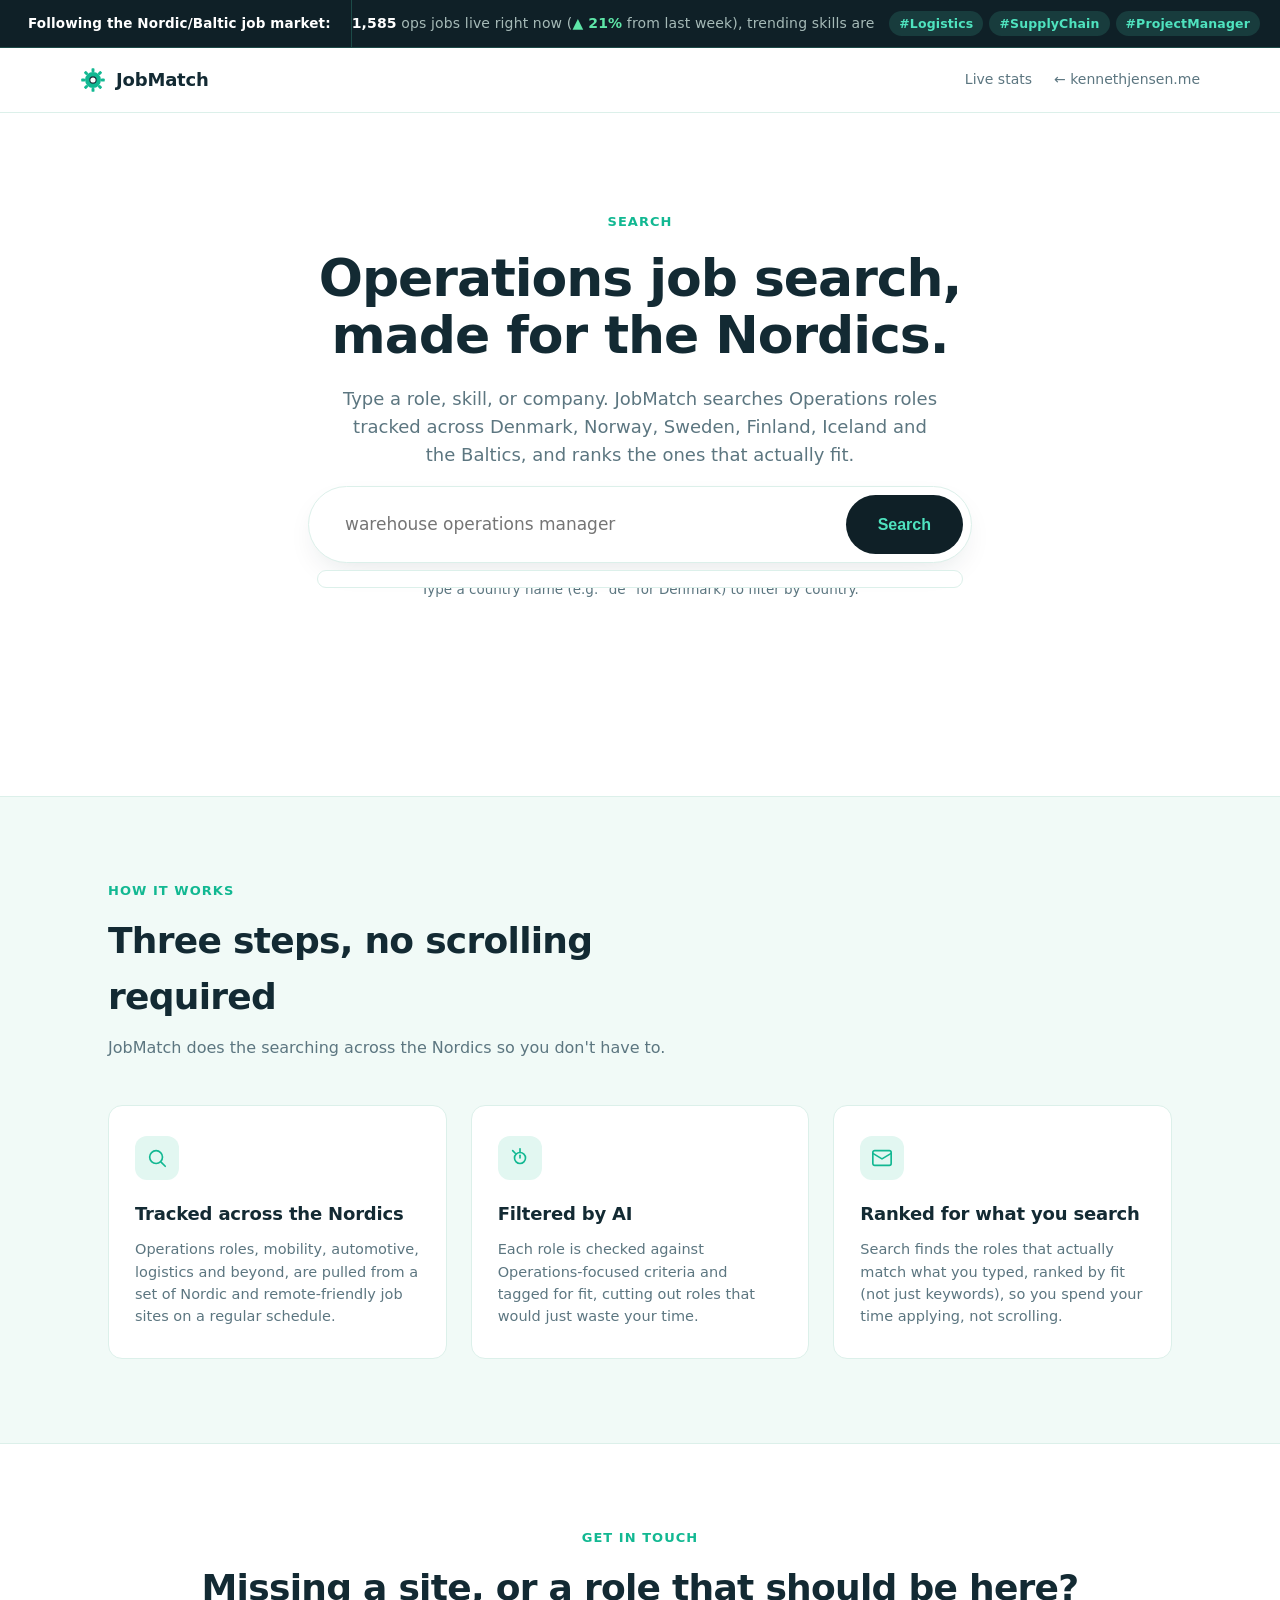
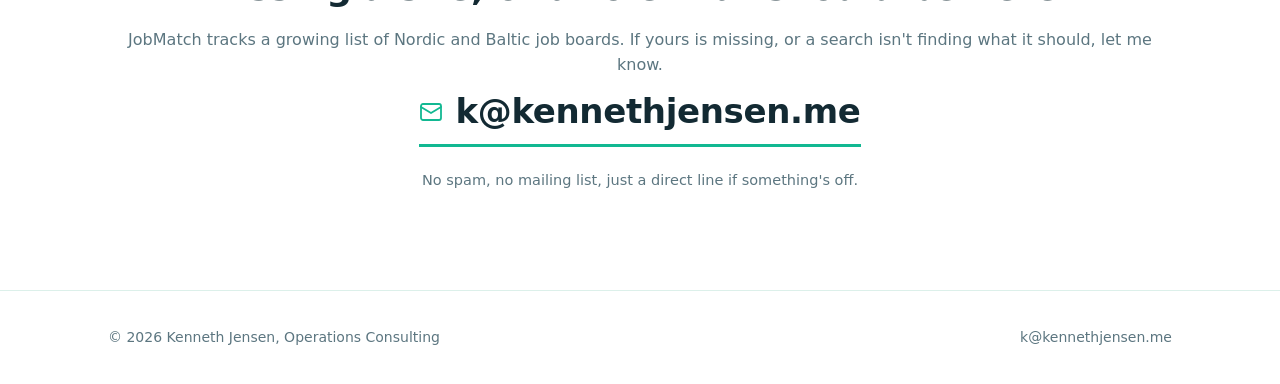
==== jobmatch/index.html @ b55657af "More mobile trimming: shorter ticker label, hide hero badges and JobMatch wordmark - Ticker's mobile" ====
<!doctype html>
<html lang="en">
<head>
<meta charset="utf-8">
<title>JobMatch, Nordic Operations job insights</title>
<meta name="description" content="Search Operations roles across domains, mobility, automotive, logistics and more, focused on the Nordics: free, AI-tagged, updated every two days.">
<meta name="viewport" content="width=device-width, initial-scale=1">
<!-- script-src/connect-src carry additions beyond every other page on this
     site, verified live which hosts/schemes are actually touched, not
     guessed — three surprises turned up testing this against the real
     policy, not just assumed from documentation:
       - https://cdn.jsdelivr.net — the @huggingface/transformers ES module
         and the ONNX Runtime Web loader/binary it pulls in.
       - https://huggingface.co and https://*.hf.co (connect-src) — model
         config/tokenizer come from the former; the model *weights* file
         specifically is served off Hugging Face's "Xet" large-file storage
         backend, via a redirect to a region-routed subdomain (observed
         live as us.aws.cdn.hf.co) — the exact subdomain depends on the
         requester's region, hence the wildcard rather than one hardcoded
         host.
       - 'blob:' (script-src) — ONNX Runtime Web builds its WASM backend as
         a Blob and dynamically imports that blob: URL as a module; without
         this, the whole pipeline fails with "no available backend found"
         even though every other resource loaded fine.
       - 'wasm-unsafe-eval' (script-src) — CSP3's required keyword for
         WebAssembly.instantiate(), which the same WASM backend needs to
         compile/run; without it, compilation is blocked even though the
         binary itself downloads fine.
       - https://jobmatch-worker.kennethj.workers.dev (connect-src) — added
         when search-term logging shipped: jobmatch.js now fires a
         fire-and-forget POST to the worker's /search/log after each search,
         so Kenneth can see what people are actually searching for versus
         what's already a Tag. Previously the worker was only ever reached
         via plain <a href> apply-link navigations (/go/<id>), which don't
         need connect-src at all.
     See DOCUMENTATION.md (jobmatch repo), "Public job search" for the full
     story. -->
<meta http-equiv="Content-Security-Policy" content="default-src 'self'; style-src 'self' 'unsafe-inline' https://fonts.googleapis.com; font-src https://fonts.gstatic.com; img-src 'self' data:; script-src 'self' 'wasm-unsafe-eval' blob: https://cdn.jsdelivr.net; connect-src 'self' https://cdn.jsdelivr.net https://huggingface.co https://*.hf.co https://jobmatch-worker.kennethj.workers.dev; base-uri 'self'; form-action 'self'; upgrade-insecure-requests">
<meta name="referrer" content="strict-origin-when-cross-origin">
<link rel="icon" type="image/svg+xml" href="data:image/svg+xml,%3Csvg xmlns='http://www.w3.org/2000/svg' viewBox='-62 -62 124 124'%3E%3Ccircle r='38' fill='%2312b892'/%3E%3Crect x='-7' y='-56' width='14' height='18' rx='4' fill='%2312b892'/%3E%3Crect x='-7' y='-56' width='14' height='18' rx='4' fill='%2312b892' transform='rotate(45)'/%3E%3Crect x='-7' y='-56' width='14' height='18' rx='4' fill='%2312b892' transform='rotate(90)'/%3E%3Crect x='-7' y='-56' width='14' height='18' rx='4' fill='%2312b892' transform='rotate(135)'/%3E%3Crect x='-7' y='-56' width='14' height='18' rx='4' fill='%2312b892' transform='rotate(180)'/%3E%3Crect x='-7' y='-56' width='14' height='18' rx='4' fill='%2312b892' transform='rotate(225)'/%3E%3Crect x='-7' y='-56' width='14' height='18' rx='4' fill='%2312b892' transform='rotate(270)'/%3E%3Crect x='-7' y='-56' width='14' height='18' rx='4' fill='%2312b892' transform='rotate(315)'/%3E%3Ccircle r='15' fill='%23ffffff' stroke='%23132a33' stroke-width='5'/%3E%3C/svg%3E">
<link rel="preconnect" href="https://fonts.googleapis.com">
<link rel="preconnect" href="https://fonts.gstatic.com" crossorigin>
<link href="https://fonts.googleapis.com/css2?family=Space+Grotesk:wght@600;700&family=Inter:wght@400;500;600;700;800&display=swap" rel="stylesheet">
<link rel="stylesheet" href="../assets/base.css">
<script src="../assets/framebust.js"></script>
<style>
  /* Page-specific only — tokens, resets, header/nav/eyebrow/h1/h2/section
     shells, buttons, contact-email and footer all live in
     ../assets/base.css now, shared with the root site and every other
     JobMatch page. */

  .hero{
    position:relative;overflow:hidden;
    padding:96px 0 88px;
  }
  .hero .wrap{
    max-width:720px;text-align:center;
  }
  .lede{margin-left:auto;margin-right:auto;}

  /* Search — the hero's one job, so it's sized and weighted to lead the
     page rather than share billing with the copy above it. */
  .search-form{
    display:flex;gap:12px;margin:0 0 16px;position:relative;
    padding:8px;background:#fff;border:1px solid var(--line);border-radius:999px;
    box-shadow:0 12px 32px -12px rgba(19,42,51,.14);
  }
  .search-field{
    flex:1;min-width:0;display:flex;align-items:center;flex-wrap:wrap;gap:6px;
    padding:0 4px 0 10px;
  }
  .search-input{
    flex:1;min-width:80px;padding:16px 12px;border:none;border-radius:999px;
    font:inherit;font-size:17px;color:var(--ink);background:transparent;
  }
  .search-input:focus{outline:none;}
  .search-form:focus-within{border-color:var(--accent);box-shadow:0 14px 36px -12px rgba(18,184,146,.28);}
  .search-submit{
    background:var(--cta-bg);color:var(--accent-light);border:none;padding:16px 32px;border-radius:999px;
    font-weight:700;font-size:16px;cursor:pointer;transition:opacity .15s;flex:none;
  }
  .search-submit:hover:not(:disabled){opacity:.85;}
  .search-submit:disabled{opacity:.6;cursor:default;}
  .search-hint{color:var(--ink-soft);font-size:13.5px;margin:0;}

  /* Country autocomplete tags — a country name typed in the search box
     (e.g. "de" for Denmark) becomes a removable, colour-coded pill that
     hard-filters results by Working Country, separate from the free-text
     query that still drives semantic ranking. Colors are inline styles
     (per-country, not a fixed CSS palette), set by jobmatch.js. */
  .country-tags-label{
    flex:none;font-size:13px;font-weight:700;color:var(--ink-soft);
    white-space:nowrap;padding-left:2px;
  }
  .country-tag{
    display:inline-flex;align-items:center;gap:5px;flex:none;
    padding:6px 8px 6px 12px;border-radius:999px;font-size:13px;font-weight:700;
    white-space:nowrap;
  }
  .country-tag button{
    border:none;background:none;cursor:pointer;color:inherit;opacity:.6;
    font-size:15px;line-height:1;padding:0 2px;font-family:inherit;
  }
  .country-tag button:hover{opacity:1;}
  .country-suggestions{
    position:absolute;top:calc(100% + 8px);left:8px;right:8px;
    background:#fff;border:1px solid var(--line);border-radius:16px;
    box-shadow:0 12px 32px -12px rgba(19,42,51,.18);
    padding:8px;z-index:10;display:flex;flex-wrap:wrap;gap:6px;
  }
  .country-suggestion{
    display:inline-flex;align-items:center;padding:7px 14px;border-radius:999px;
    font-size:13px;font-weight:700;cursor:pointer;border:none;font-family:inherit;
  }
  .country-suggestion:hover{opacity:.82;}

  /* Relevance divider — inserted into the job grid (spanning both/all
     columns) when there's a real drop-off in match quality, so a handful
     of weak matches padding out the result count doesn't read as equally
     confident as the top ones. Absent entirely when results decay smoothly
     (see jobmatch.js's findRelevanceDividerIndex()). */
  .results-divider{
    grid-column:1/-1;display:flex;align-items:center;gap:14px;
    margin:6px 0 2px;color:var(--ink-soft);font-size:12.5px;font-weight:700;
    text-transform:uppercase;letter-spacing:.06em;
  }
  .results-divider::before,.results-divider::after{content:'';flex:1;height:1px;background:var(--line);}

  #results{padding-top:24px;}
  #results-status{color:var(--ink-soft);font-size:15px;padding:8px 0 32px;}
  .results-count{color:var(--ink-soft);font-size:14px;margin:0 0 20px;}
  .job-grid{display:grid;grid-template-columns:repeat(auto-fill,minmax(300px,1fr));gap:18px;}
  .job-card{
    background:#fff;border:1px solid var(--line);border-radius:var(--radius);
    padding:22px;text-decoration:none;color:inherit;display:flex;flex-direction:column;
    transition:border-color .15s,transform .15s;
  }
  .job-card:hover{border-color:var(--accent);transform:translateY(-2px);}
  .job-card h3{font-size:16px;font-weight:700;margin:0 0 6px;letter-spacing:-0.01em;line-height:1.3;}
  .job-meta{color:var(--ink-soft);font-size:13.5px;margin:0 0 12px;}
  .job-meta span:not(:last-child)::after{content:" · ";}
  .job-tags{display:flex;flex-wrap:wrap;gap:6px;margin-top:auto;padding-top:10px;}
  .job-tag{
    background:var(--accent-soft);color:var(--accent);font-size:11.5px;font-weight:700;
    padding:3px 10px;border-radius:999px;
  }
  .job-salary{font-size:13px;color:var(--ink-soft);margin:0 0 4px;}
  .empty-state{text-align:center;padding:40px 0;color:var(--ink-soft);font-size:15px;}

  #how{background:var(--bg-alt);border-top:1px solid var(--line);border-bottom:1px solid var(--line);}
  .how-grid{display:grid;grid-template-columns:repeat(3,1fr);gap:24px;}
  .how-card{
    background:#fff;border:1px solid var(--line);border-radius:var(--radius);
    padding:30px 26px;
  }
  .how-icon{
    width:44px;height:44px;border-radius:12px;background:var(--accent-soft);
    display:flex;align-items:center;justify-content:center;margin-bottom:20px;
  }
  .how-icon svg{width:22px;height:22px;}
  .how-card h3{font-size:18px;font-weight:700;margin:0 0 10px;letter-spacing:-0.01em;}
  .how-card p{font-size:14.5px;color:var(--ink-soft);margin:0;}

  #signup .wrap{text-align:center;}
  #signup .section-head{margin:0 auto;}

  @media (max-width:860px){
    .brand-text{display:none;}
    .how-grid{grid-template-columns:1fr;}
    .search-form{flex-direction:column;border-radius:24px;}
    .search-submit{width:100%;}
  }
</style>
</head>
<body>

<div class="stat-ticker" id="stat-ticker">
  <a class="stat-ticker-label" href="https://kennethjensen.me/jobmatch/stats/"><span class="label-full">Following the Nordic/Baltic job market:</span><span class="label-short">Ops jobs:</span></a>
  <div class="stat-ticker-scroll">
    <div class="stat-ticker-track" id="stat-ticker-track">
      <a class="stat-ticker-item" href="https://kennethjensen.me/jobmatch/stats/">Loading live data&hellip;</a>
    </div>
  </div>
</div>

<header>
  <nav class="nav wrap">
    <a class="brand display" href="#top">
      <svg class="brand-mark" viewBox="-62 -62 124 124" xmlns="http://www.w3.org/2000/svg">
        <circle r="38" fill="#12b892"/>
        <rect x="-7" y="-56" width="14" height="18" rx="4" fill="#12b892"/>
        <rect x="-7" y="-56" width="14" height="18" rx="4" fill="#12b892" transform="rotate(45)"/>
        <rect x="-7" y="-56" width="14" height="18" rx="4" fill="#12b892" transform="rotate(90)"/>
        <rect x="-7" y="-56" width="14" height="18" rx="4" fill="#12b892" transform="rotate(135)"/>
        <rect x="-7" y="-56" width="14" height="18" rx="4" fill="#12b892" transform="rotate(180)"/>
        <rect x="-7" y="-56" width="14" height="18" rx="4" fill="#12b892" transform="rotate(225)"/>
        <rect x="-7" y="-56" width="14" height="18" rx="4" fill="#12b892" transform="rotate(270)"/>
        <rect x="-7" y="-56" width="14" height="18" rx="4" fill="#12b892" transform="rotate(315)"/>
        <circle r="15" fill="#ffffff" stroke="#132a33" stroke-width="5"/>
      </svg>
      <span class="brand-text">JobMatch</span>
    </a>
    <div class="nav-right">
      <a class="back-link" href="stats/">Live stats</a>
      <a class="back-link" href="../">← kennethjensen.me</a>
    </div>
  </nav>
</header>

<main id="top">
  <section class="hero">
    <div class="wrap">
      <span class="eyebrow">Search</span>
      <h1>Operations job search, made for the Nordics.</h1>
      <p class="lede">Type a role, skill, or company. JobMatch searches Operations roles tracked across Denmark, Norway, Sweden, Finland, Iceland and the Baltics, and ranks the ones that actually fit.</p>
      <form class="search-form" id="search-form">
        <div class="search-field" id="search-field">
          <span class="country-tags-label" id="country-tags-label" hidden>Jobs only in:</span>
          <div class="country-tags" id="country-tags"></div>
          <input class="search-input" id="search-input" type="text" placeholder="warehouse operations manager" autocomplete="off">
        </div>
        <button class="search-submit" id="search-submit" type="submit">Search</button>
        <div class="country-suggestions" id="country-suggestions" hidden></div>
      </form>
      <p class="search-hint">Type a country name (e.g. "de" for Denmark) to filter by country.</p>
    </div>
  </section>

  <section id="results">
    <div class="wrap">
      <div id="results-status" style="display:none;"></div>
      <div id="results-count" class="results-count" style="display:none;"></div>
      <div id="job-grid" class="job-grid"></div>
      <div id="results-empty" class="empty-state" style="display:none;">No matching jobs right now. Try a broader search.</div>
    </div>
  </section>

  <section id="how">
    <div class="wrap">
      <div class="section-head">
        <span class="eyebrow-alt">How it works</span>
        <h2>Three steps, no scrolling required</h2>
        <p class="section-sub">JobMatch does the searching across the Nordics so you don't have to.</p>
      </div>
      <div class="how-grid">
        <div class="how-card">
          <div class="how-icon">
            <svg viewBox="0 0 24 24" fill="none" stroke="#12b892" stroke-width="1.8" stroke-linecap="round" stroke-linejoin="round"><circle cx="11" cy="11" r="7"/><path d="m21 21-4.3-4.3"/></svg>
          </div>
          <h3>Tracked across the Nordics</h3>
          <p>Operations roles, mobility, automotive, logistics and beyond, are pulled from a set of Nordic and remote-friendly job sites on a regular schedule.</p>
        </div>
        <div class="how-card">
          <div class="how-icon">
            <svg viewBox="0 0 24 24" fill="none" stroke="#12b892" stroke-width="1.8" stroke-linecap="round" stroke-linejoin="round"><path d="M12 2v4"/><path d="m6.8 6.8-2.8-2.8"/><circle cx="12" cy="12" r="6"/><path d="M12 12v-3"/></svg>
          </div>
          <h3>Filtered by AI</h3>
          <p>Each role is checked against Operations-focused criteria and tagged for fit, cutting out roles that would just waste your time.</p>
        </div>
        <div class="how-card">
          <div class="how-icon">
            <svg viewBox="0 0 24 24" fill="none" stroke="#12b892" stroke-width="1.8" stroke-linecap="round" stroke-linejoin="round"><rect x="2" y="4" width="20" height="16" rx="2"/><path d="m2 7 10 6 10-6"/></svg>
          </div>
          <h3>Ranked for what you search</h3>
          <p>Search finds the roles that actually match what you typed, ranked by fit (not just keywords), so you spend your time applying, not scrolling.</p>
        </div>
      </div>
    </div>
  </section>

  <section id="signup">
    <div class="wrap">
      <span class="eyebrow-alt">Get In Touch</span>
      <h2>Missing a site, or a role that should be here?</h2>
      <p class="section-sub">JobMatch tracks a growing list of Nordic and Baltic job boards. If yours is missing, or a search isn't finding what it should, let me know.</p>
      <div>
        <a class="contact-email" href="mailto:k@kennethjensen.me?subject=JobMatch%20feedback">
          <svg viewBox="0 0 24 24" fill="none" stroke="currentColor" stroke-width="1.8" stroke-linecap="round" stroke-linejoin="round"><rect x="2" y="4" width="20" height="16" rx="2"/><path d="m2 7 10 6 10-6"/></svg>
          k@kennethjensen.me
        </a>
      </div>
      <p class="contact-note">No spam, no mailing list, just a direct line if something's off.</p>
    </div>
  </section>
</main>

<footer>
  <div class="wrap">
    <div class="footer-left">© <span id="year"></span> Kenneth Jensen, Operations Consulting</div>
    <div class="footer-right"><a href="mailto:k@kennethjensen.me">k@kennethjensen.me</a></div>
  </div>
</footer>

<script src="./jobmatch.js" defer></script>

</body>
</html>
---- assets/base.css ----
/* Shared design tokens + base chrome across kennethjensen.me and every
   JobMatch page under it (search, stats, compare) — extracted 2026-09-16
   so a palette/type change (like the niniaazzopardi.com-inspired redesign)
   happens in one file instead of four copies that drift apart over time.
   Page-specific layout (hero art, job cards, stat grids, period pickers,
   etc.) stays inline in each page; this file is only what was already
   identical or near-identical everywhere. A copy of the relevant parts of
   this file also lives in kennethjensen-secret/design-system.css — that
   site is a different origin (secret.kennethjensen.me), so it can't <link>
   this file directly; keep the two in sync by eye when the palette changes. */

:root{
  --ink:#132a33;
  --ink-soft:#5c7680;
  --ink-faint:#8fa3aa;
  --bg:#ffffff;
  --bg-alt:#f1faf7;
  --accent:#12b892;
  --accent-light:#4fe3bf;
  --accent-soft:#e2f7f1;
  --cta-bg:#0f2027;
  --line:#dcf0ea;
  --up:#1a8a5f;
  --down:#c0392b;
  /* Compare-page-only pair (period A / period B) — kept here since both
     pages that use it need the exact same pair, but harmless as unused
     custom properties on every other page. */
  --a:#12b892;
  --a-soft:#e2f7f1;
  --b:#1f4d8f;
  --b-soft:#eaf0fa;
  --radius:14px;
  --maxw:1120px;
}
*{box-sizing:border-box;}
html{scroll-behavior:smooth;}
body{
  margin:0;
  font-family:'Inter',system-ui,-apple-system,Segoe UI,Roboto,sans-serif;
  color:var(--ink);
  background:var(--bg);
  line-height:1.55;
  -webkit-font-smoothing:antialiased;
}
a{color:inherit;}
.num{font-family:'JetBrains Mono','Inter',monospace;font-variant-numeric:tabular-nums;}
.wrap{max-width:var(--maxw);margin:0 auto;padding:0 28px;}
img,svg{display:block;max-width:100%;}
.display{font-family:'Space Grotesk','Inter',system-ui,sans-serif;}

.stat-ticker{
  position:sticky;top:0;z-index:21;
  background:var(--cta-bg);
  border-bottom:1px solid rgba(79,227,191,.22);
  display:flex;align-items:stretch;
}
.stat-ticker-label{
  flex:none;display:flex;align-items:center;
  padding:11px 20px 11px 28px;font-size:13.5px;font-weight:700;letter-spacing:.01em;
  color:#fff;text-decoration:none;white-space:nowrap;
  border-right:1px solid rgba(79,227,191,.22);
  transition:color .15s;
}
.stat-ticker-label:hover{color:var(--accent-light);}
.stat-ticker-label .label-short{display:none;}
.stat-ticker-scroll{flex:1 1 auto;min-width:0;overflow:hidden;}
.stat-ticker-track{
  display:flex;align-items:center;width:max-content;height:100%;
  animation:ticker-scroll 26s linear infinite;
}
.stat-ticker:hover .stat-ticker-track{animation-play-state:paused;}
.stat-ticker-item{
  display:inline-block;flex:none;vertical-align:middle;
  padding:11px 0;font-size:14px;font-weight:500;letter-spacing:.01em;
  color:rgba(216,238,232,.75);text-decoration:none;white-space:nowrap;
  transition:color .15s;
}
.stat-ticker-item:hover{color:#fff;}
.stat-ticker-item strong{color:#fff;font-weight:700;}
.tk-up{color:#5ee6a8;font-weight:700;}
.tk-down{color:#ff8a80;font-weight:700;}
.tk-tags{display:inline-flex;align-items:center;gap:6px;margin-left:10px;vertical-align:middle;}
.tk-tag{
  display:inline-block;background:rgba(79,227,191,.14);color:var(--accent-light);
  padding:3px 10px;border-radius:999px;font-size:12.5px;font-weight:700;
}
/* Flattening (week-over-week declining) tags — same red already used for
   .tk-down above, tinted the same way .tk-tag tints the accent colour. */
.tk-tag-down{background:rgba(255,138,128,.16);color:#ff8a80;}
.stat-ticker-sep{display:inline-block;flex:none;margin:0 60px;color:rgba(79,227,191,.35);font-size:11px;vertical-align:middle;}
@keyframes ticker-scroll{
  from{transform:translateX(0);}
  to{transform:translateX(-50%);}
}
@media (prefers-reduced-motion: reduce){
  .stat-ticker-track{animation:none;}
  .stat-ticker-scroll{overflow-x:auto;}
}
@media (max-width:640px){
  /* The full label ("Following the Nordic/Baltic job market:") ate close
     to half the ticker's width on a phone screen, leaving barely any room
     for the actual scrolling content — swap to a much shorter label
     rather than just shrinking the font further. */
  .stat-ticker-label{padding:9px 12px;font-size:12px;}
  .stat-ticker-label .label-full{display:none;}
  .stat-ticker-label .label-short{display:inline;}
  .stat-ticker-item{padding:9px 0;font-size:13px;}
  .stat-ticker-sep{margin:0 32px;}
}

header{
  position:sticky;top:32px;z-index:20;
  background:rgba(255,255,255,.9);
  backdrop-filter:blur(8px);
  border-bottom:1px solid var(--line);
}
.nav{display:flex;align-items:center;justify-content:space-between;padding:18px 0;}
/* Groups the CTA and the mobile hamburger so they sit together on the
   right — without this wrapper, hiding .nav-links on mobile left .nav
   with 3 space-between children (brand / cta / hamburger), which put
   "Get in touch" floating in the dead centre of the header. */
.nav-actions{display:flex;align-items:center;gap:14px;}
.brand{display:flex;align-items:center;gap:10px;font-weight:700;font-size:18px;letter-spacing:-0.01em;text-decoration:none;}
.brand-mark{width:26px;height:26px;flex:none;}
.back-link{font-size:14px;font-weight:500;color:var(--ink-soft);text-decoration:none;transition:color .15s;}
.back-link:hover{color:var(--ink);}
.nav-right{display:flex;align-items:center;gap:22px;}
.nav-right a{font-size:14px;font-weight:500;color:var(--ink-soft);text-decoration:none;transition:color .15s;}
.nav-right a:hover{color:var(--ink);}
.nav-right a.current{color:var(--accent);font-weight:700;}
.nav-cta{
  background:var(--cta-bg);color:var(--accent-light);padding:10px 20px;border-radius:999px;
  font-weight:700;font-size:14px;text-decoration:none;white-space:nowrap;transition:opacity .15s;
}
.nav-cta:hover{opacity:.85;}

.eyebrow{display:inline-block;font-size:13px;font-weight:700;letter-spacing:.08em;text-transform:uppercase;color:var(--accent);margin-bottom:18px;}
.eyebrow-alt{display:block;font-size:13px;font-weight:700;letter-spacing:.08em;text-transform:uppercase;color:var(--accent);margin-bottom:12px;}
h1{
  font-family:'Space Grotesk','Inter',system-ui,sans-serif;
  font-size:clamp(34px,4.6vw,52px);line-height:1.08;letter-spacing:-0.02em;font-weight:700;margin:0 0 22px;
}
h1 em{font-style:normal;color:var(--accent);}
h2{
  font-family:'Space Grotesk','Inter',system-ui,sans-serif;
  font-size:clamp(26px,3.2vw,36px);letter-spacing:-0.02em;font-weight:700;margin:0 0 12px;
}
.lede{font-size:18px;color:var(--ink-soft);max-width:52ch;margin:0 0 18px;}
.body-copy{font-size:16px;color:var(--ink-soft);max-width:56ch;margin:0 0 28px;}

section{padding:84px 0;}
.section-head{max-width:640px;margin:0 0 44px;}
.section-sub{color:var(--ink-soft);font-size:16px;margin:0;}

.btn-primary{
  background:var(--cta-bg);color:var(--accent-light);padding:14px 26px;border-radius:999px;
  font-weight:700;font-size:15px;text-decoration:none;display:inline-block;transition:opacity .15s;
}
.btn-primary:hover{opacity:.85;}
.btn-ghost{
  padding:14px 26px;border-radius:999px;font-weight:700;font-size:15px;text-decoration:none;
  display:inline-block;border:1px solid var(--line);color:var(--ink);transition:border-color .15s,color .15s;
}
.btn-ghost:hover{border-color:var(--accent);color:var(--accent);}

.contact-email{
  display:inline-flex;align-items:center;gap:12px;margin-top:8px;
  font-family:'Space Grotesk','Inter',system-ui,sans-serif;
  font-size:clamp(24px,3.4vw,34px);font-weight:700;text-decoration:none;color:var(--ink);
  border-bottom:3px solid var(--accent);padding-bottom:6px;letter-spacing:-0.01em;
}
.contact-email svg{width:24px;height:24px;flex:none;color:var(--accent);}
.contact-note{color:var(--ink-soft);font-size:14.5px;margin-top:22px;}

footer{border-top:1px solid var(--line);padding:34px 0;}
footer .wrap{display:flex;align-items:center;justify-content:space-between;flex-wrap:wrap;gap:16px;}
.footer-left{font-size:14px;color:var(--ink-soft);}
.footer-right a{font-size:14px;color:var(--ink-soft);text-decoration:none;}
.footer-right a:hover{color:var(--accent);}

@media (max-width:520px){
  .nav{flex-wrap:wrap;row-gap:8px;}
  .nav-right{gap:14px;font-size:13px;}
}
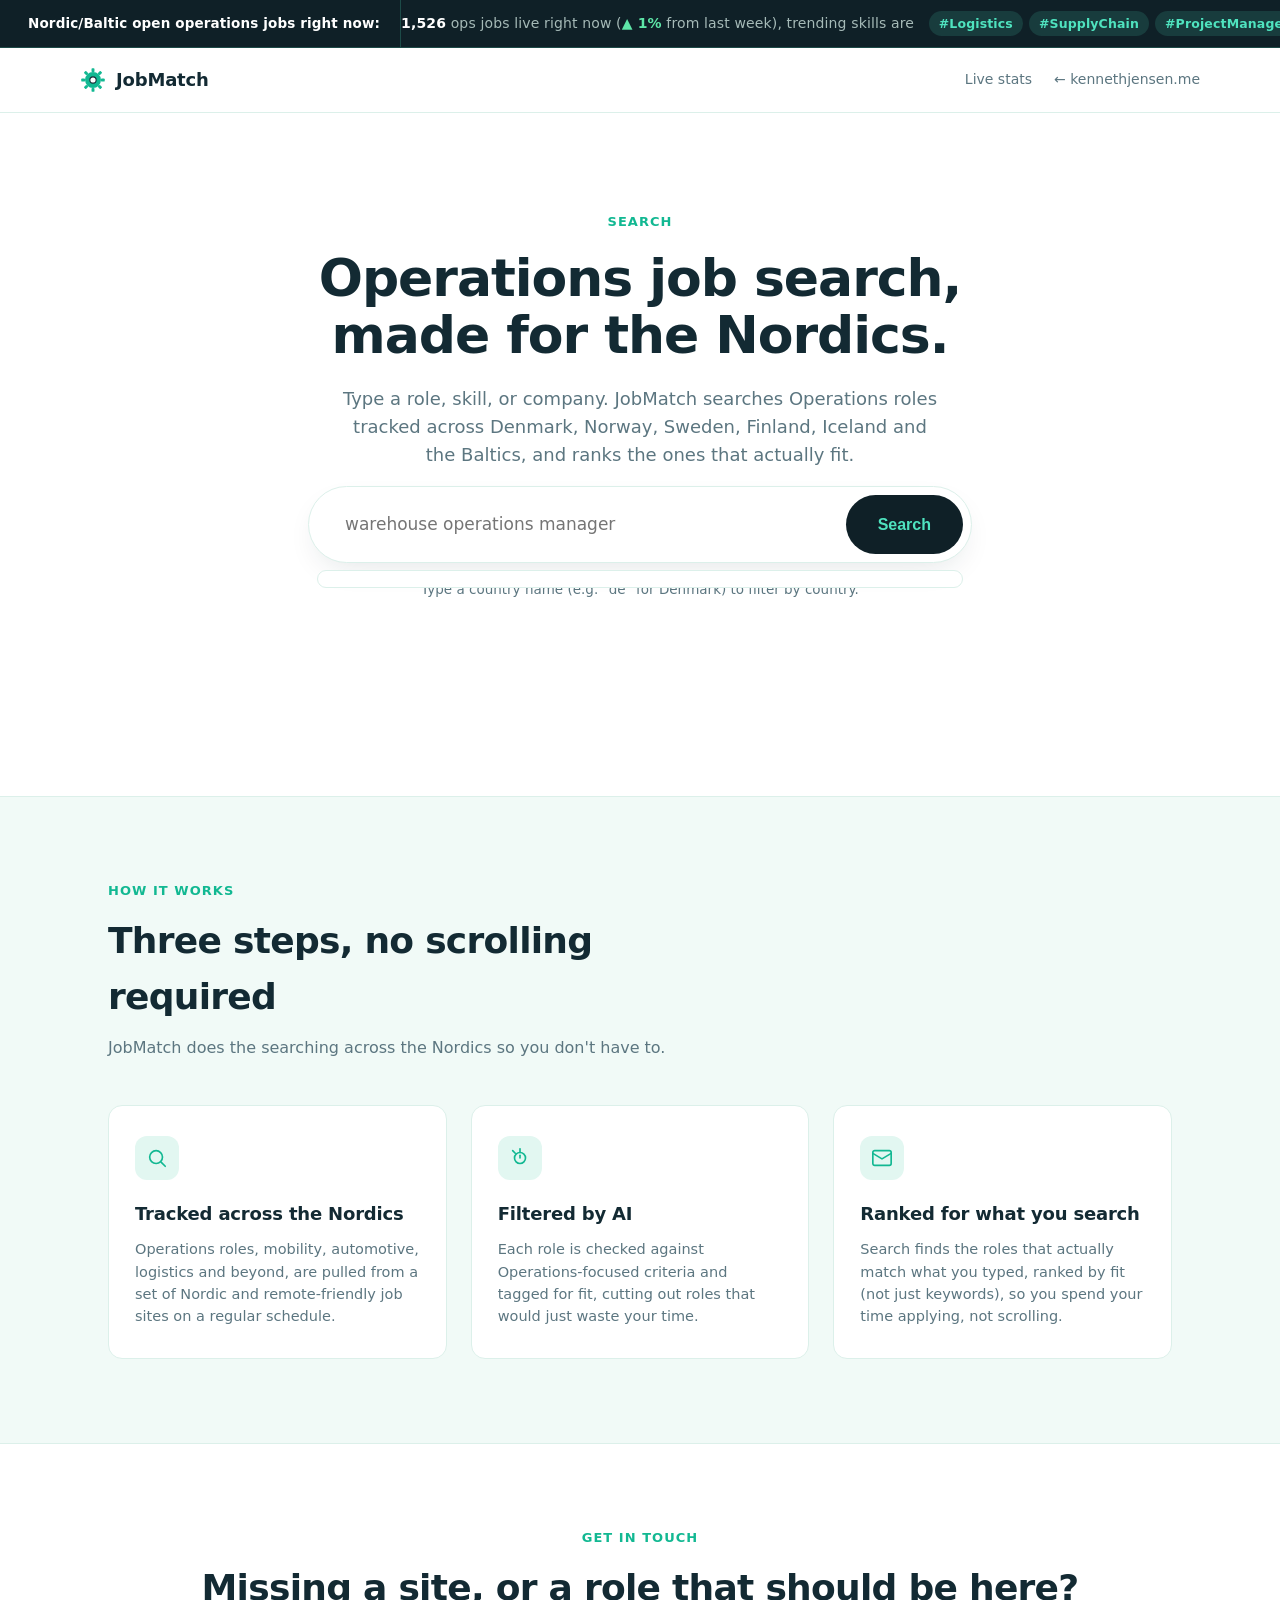
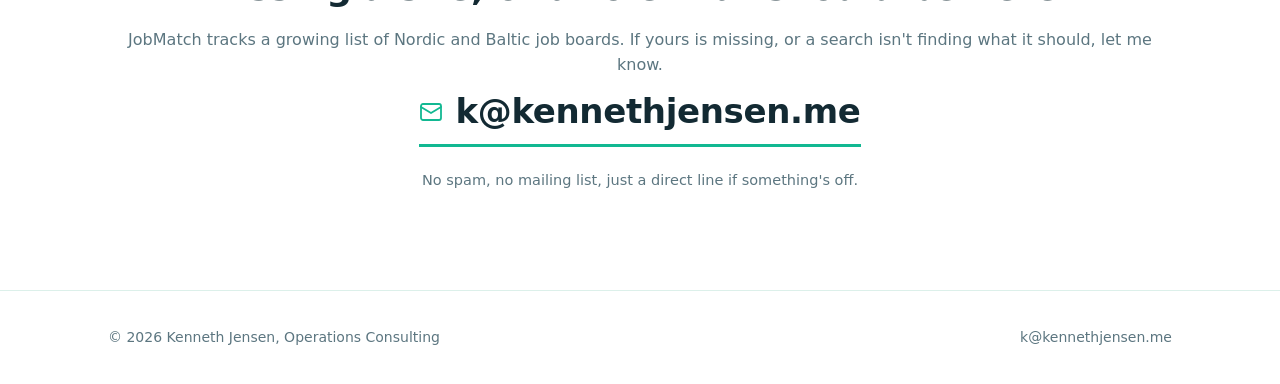
==== commit 1df70d58: "Update shared ticker label wording Desktop label now "Nordic/Baltic open operations jobs right now:"" ====
--- a/jobmatch/index.html
+++ b/jobmatch/index.html
@@ -175,7 +175,7 @@
 <body>
 
 <div class="stat-ticker" id="stat-ticker">
-  <a class="stat-ticker-label" href="https://kennethjensen.me/jobmatch/stats/"><span class="label-full">Following the Nordic/Baltic job market:</span><span class="label-short">Ops jobs:</span></a>
+  <a class="stat-ticker-label" href="https://kennethjensen.me/jobmatch/stats/"><span class="label-full">Nordic/Baltic open operations jobs right now:</span><span class="label-short">Open ops jobs:</span></a>
   <div class="stat-ticker-scroll">
     <div class="stat-ticker-track" id="stat-ticker-track">
       <a class="stat-ticker-item" href="https://kennethjensen.me/jobmatch/stats/">Loading live data&hellip;</a>
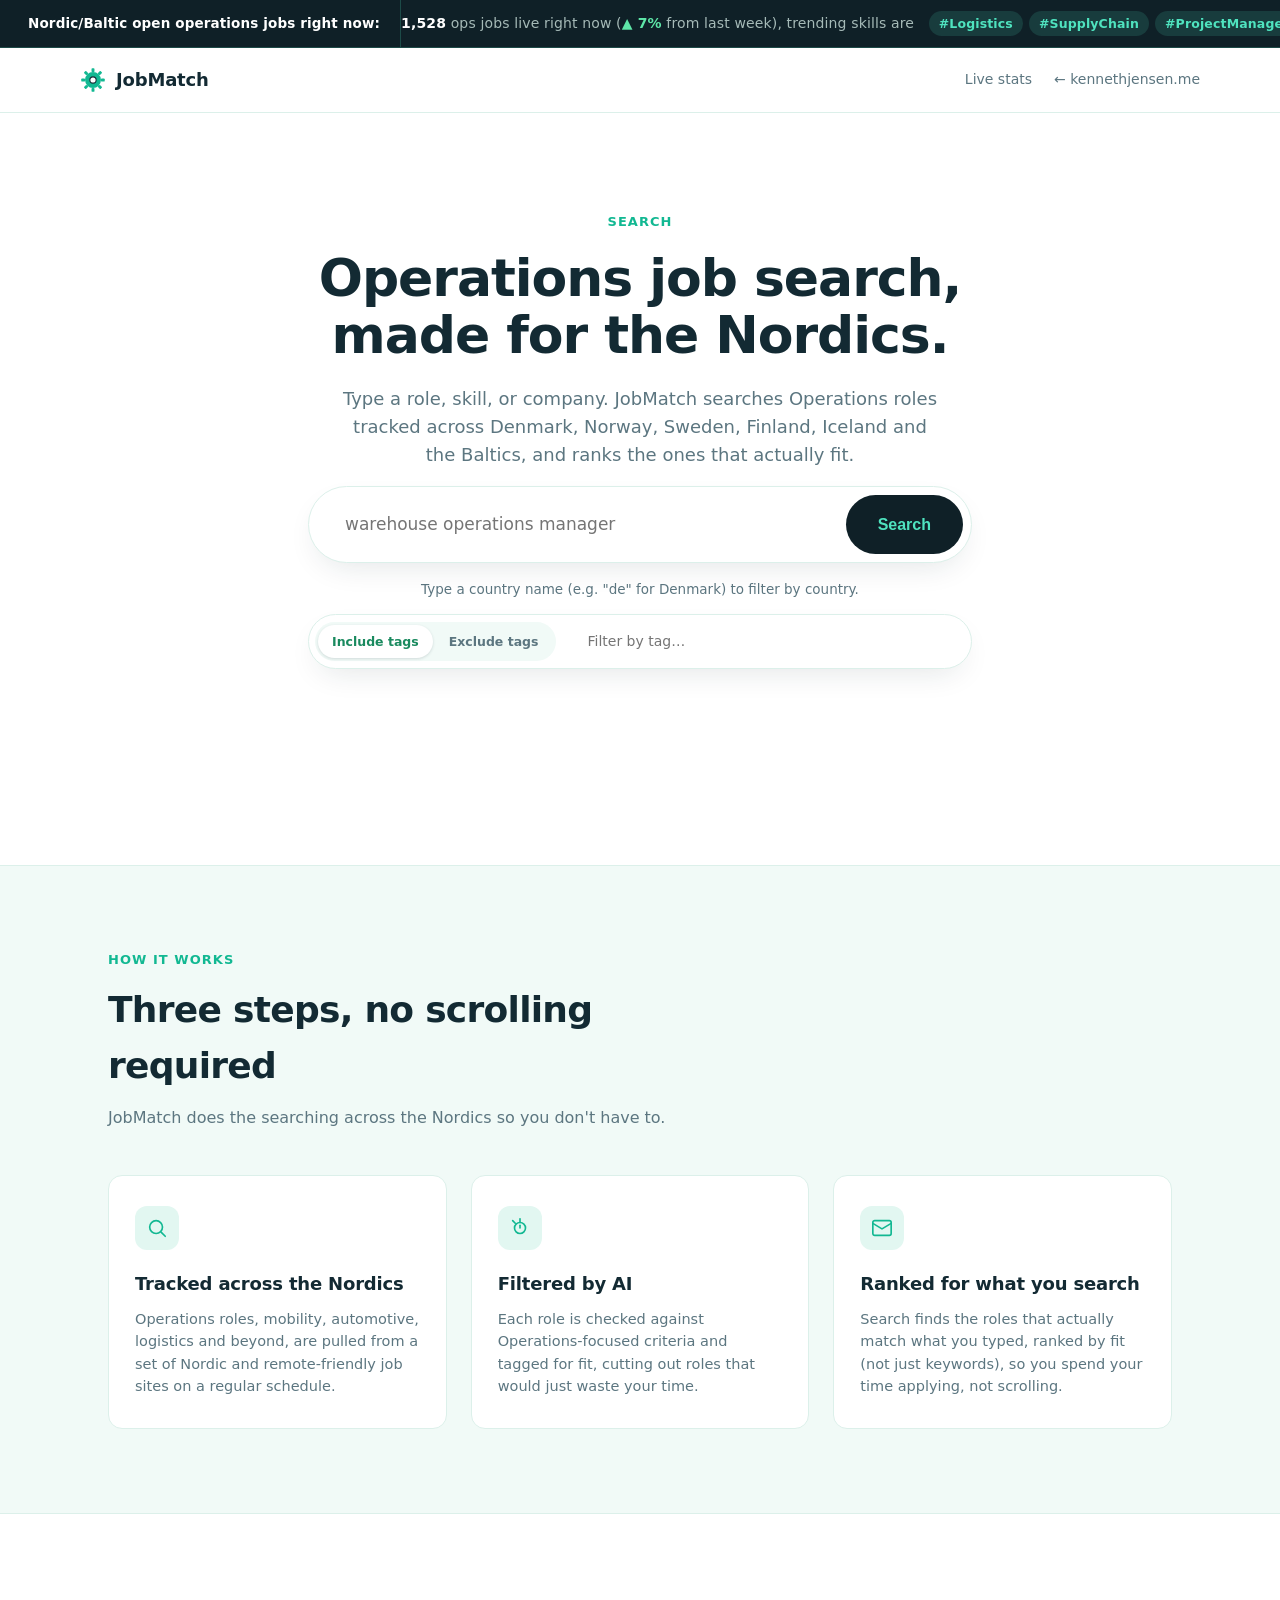
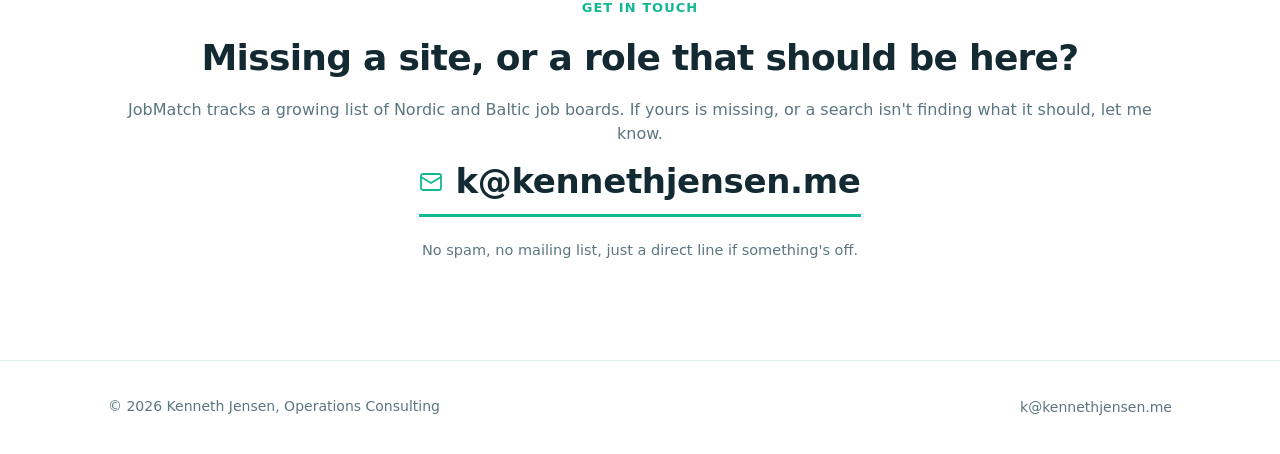
==== commit 4b5bf485: "Add include/exclude tag filter to /jobmatch/ and /stats/ Same pill/autocomplete pattern as the exist" ====
--- a/jobmatch/index.html
+++ b/jobmatch/index.html
@@ -108,11 +108,38 @@
     box-shadow:0 12px 32px -12px rgba(19,42,51,.18);
     padding:8px;z-index:10;display:flex;flex-wrap:wrap;gap:6px;
   }
+  .country-suggestions[hidden]{display:none;}
   .country-suggestion{
     display:inline-flex;align-items:center;padding:7px 14px;border-radius:999px;
     font-size:13px;font-weight:700;cursor:pointer;border:none;font-family:inherit;
   }
   .country-suggestion:hover{opacity:.82;}
+
+  /* Tag filter row — same pill/autocomplete pattern as the country tags
+     above, plus an Include/Exclude mode applied to the whole selected tag
+     set (not per-tag): "only jobs with any of these" vs "no jobs with any
+     of these". Filters the search candidate pool alongside the country
+     tags, before ranking — see jobmatch.js's runSearch(). */
+  .tag-filter-form{
+    display:flex;align-items:center;gap:10px;flex-wrap:wrap;position:relative;justify-content:center;
+    margin:14px auto 0;padding:6px;background:#fff;border:1px solid var(--line);border-radius:999px;
+    box-shadow:0 12px 32px -12px rgba(19,42,51,.14);text-align:left;
+  }
+  .tag-filter-mode{flex:none;display:flex;gap:2px;background:var(--bg-alt);border-radius:999px;padding:3px;}
+  .tag-mode-btn{
+    border:none;background:none;cursor:pointer;font:inherit;font-size:12.5px;font-weight:700;
+    color:var(--ink-soft);padding:7px 14px;border-radius:999px;white-space:nowrap;transition:background .15s,color .15s;
+  }
+  .tag-mode-btn.active{background:#fff;color:var(--ink);box-shadow:0 1px 3px rgba(19,42,51,.15);}
+  .tag-filter-form .tag-mode-btn.active[data-mode="exclude"]{color:var(--down);}
+  .tag-filter-form .tag-mode-btn.active[data-mode="include"]{color:var(--up);}
+  #tag-filter-field{padding:0 4px 0 10px;flex:1;min-width:160px;}
+  #tag-filter-field .search-input{padding:10px 6px;font-size:14px;}
+
+  @media (max-width:860px){
+    .tag-filter-form{flex-direction:column;border-radius:24px;align-items:stretch;}
+    .tag-filter-mode{justify-content:center;}
+  }
 
   /* Relevance divider — inserted into the job grid (spanning both/all
      columns) when there's a real drop-off in match quality, so a handful
@@ -223,6 +250,19 @@
         <div class="country-suggestions" id="country-suggestions" hidden></div>
       </form>
       <p class="search-hint">Type a country name (e.g. "de" for Denmark) to filter by country.</p>
+
+      <div class="tag-filter-form" id="tag-filter-form">
+        <div class="tag-filter-mode" id="tag-filter-mode">
+          <button type="button" class="tag-mode-btn active" data-mode="include">Include tags</button>
+          <button type="button" class="tag-mode-btn" data-mode="exclude">Exclude tags</button>
+        </div>
+        <div class="search-field" id="tag-filter-field">
+          <span class="country-tags-label" id="tag-filter-tags-label" hidden></span>
+          <div class="country-tags" id="tag-filter-tags"></div>
+          <input class="search-input" id="tag-filter-input" type="text" placeholder="Filter by tag…" autocomplete="off">
+        </div>
+        <div class="country-suggestions" id="tag-filter-suggestions" hidden></div>
+      </div>
     </div>
   </section>
 
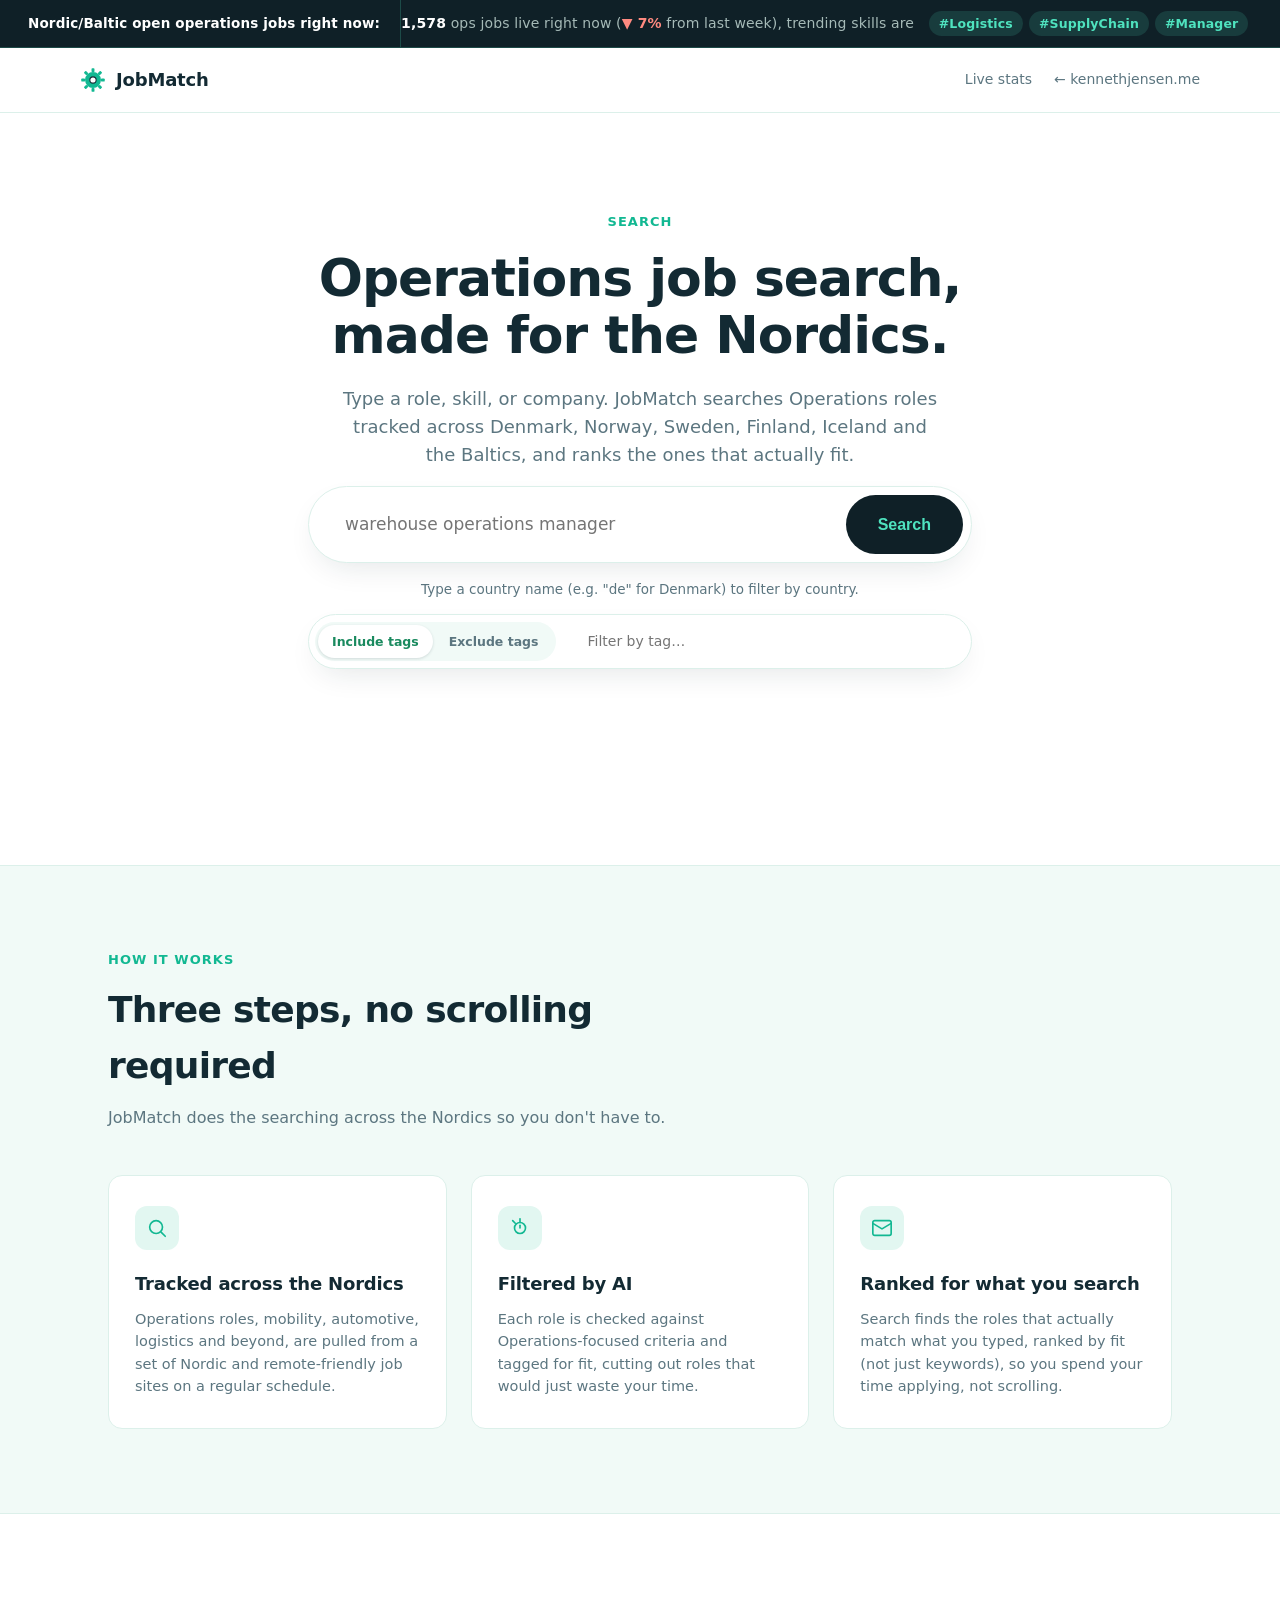
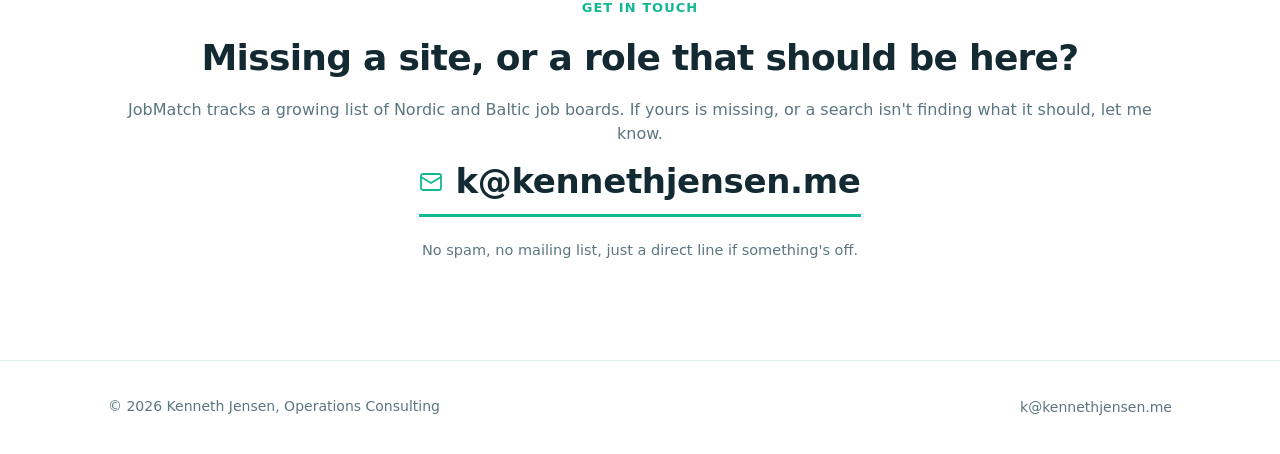
==== commit 75f209f2: "Extend site meta: OG/Twitter tags on JobMatch pages, robots.txt, sitemap.xml, structured data, icons" ====
--- a/jobmatch/index.html
+++ b/jobmatch/index.html
@@ -1,9 +1,23 @@
 <!doctype html>
-<html lang="en">
+<html lang="en-GB">
 <head>
 <meta charset="utf-8">
 <title>JobMatch, Nordic Operations job insights</title>
 <meta name="description" content="Search Operations roles across domains, mobility, automotive, logistics and more, focused on the Nordics: free, AI-tagged, updated every two days.">
+<link rel="canonical" href="https://kennethjensen.me/jobmatch/">
+<meta property="og:type" content="website">
+<meta property="og:site_name" content="JobMatch">
+<meta property="og:url" content="https://kennethjensen.me/jobmatch/">
+<meta property="og:title" content="JobMatch, Nordic Operations job insights">
+<meta property="og:description" content="Search Operations roles across domains, mobility, automotive, logistics and more, focused on the Nordics: free, AI-tagged, updated every two days.">
+<meta property="og:image" content="https://kennethjensen.me/assets/og/jobmatch-og.png">
+<meta property="og:image:width" content="1200">
+<meta property="og:image:height" content="630">
+<meta property="og:image:alt" content="JobMatch, Nordic Operations job insights">
+<meta name="twitter:card" content="summary_large_image">
+<meta name="twitter:title" content="JobMatch, Nordic Operations job insights">
+<meta name="twitter:description" content="Search Operations roles across domains, mobility, automotive, logistics and more, focused on the Nordics: free, AI-tagged, updated every two days.">
+<meta name="twitter:image" content="https://kennethjensen.me/assets/og/jobmatch-og.png">
 <meta name="viewport" content="width=device-width, initial-scale=1">
 <!-- script-src/connect-src carry additions beyond every other page on this
      site, verified live which hosts/schemes are actually touched, not
@@ -38,6 +52,8 @@
 <meta http-equiv="Content-Security-Policy" content="default-src 'self'; style-src 'self' 'unsafe-inline' https://fonts.googleapis.com; font-src https://fonts.gstatic.com; img-src 'self' data:; script-src 'self' 'wasm-unsafe-eval' blob: https://cdn.jsdelivr.net; connect-src 'self' https://cdn.jsdelivr.net https://huggingface.co https://*.hf.co https://jobmatch-worker.kennethj.workers.dev; base-uri 'self'; form-action 'self'; upgrade-insecure-requests">
 <meta name="referrer" content="strict-origin-when-cross-origin">
 <link rel="icon" type="image/svg+xml" href="data:image/svg+xml,%3Csvg xmlns='http://www.w3.org/2000/svg' viewBox='-62 -62 124 124'%3E%3Ccircle r='38' fill='%2312b892'/%3E%3Crect x='-7' y='-56' width='14' height='18' rx='4' fill='%2312b892'/%3E%3Crect x='-7' y='-56' width='14' height='18' rx='4' fill='%2312b892' transform='rotate(45)'/%3E%3Crect x='-7' y='-56' width='14' height='18' rx='4' fill='%2312b892' transform='rotate(90)'/%3E%3Crect x='-7' y='-56' width='14' height='18' rx='4' fill='%2312b892' transform='rotate(135)'/%3E%3Crect x='-7' y='-56' width='14' height='18' rx='4' fill='%2312b892' transform='rotate(180)'/%3E%3Crect x='-7' y='-56' width='14' height='18' rx='4' fill='%2312b892' transform='rotate(225)'/%3E%3Crect x='-7' y='-56' width='14' height='18' rx='4' fill='%2312b892' transform='rotate(270)'/%3E%3Crect x='-7' y='-56' width='14' height='18' rx='4' fill='%2312b892' transform='rotate(315)'/%3E%3Ccircle r='15' fill='%23ffffff' stroke='%23132a33' stroke-width='5'/%3E%3C/svg%3E">
+<link rel="apple-touch-icon" href="/assets/apple-touch-icon.png">
+<meta name="theme-color" content="#132a33">
 <link rel="preconnect" href="https://fonts.googleapis.com">
 <link rel="preconnect" href="https://fonts.gstatic.com" crossorigin>
 <link href="https://fonts.googleapis.com/css2?family=Space+Grotesk:wght@600;700&family=Inter:wght@400;500;600;700;800&display=swap" rel="stylesheet">
@@ -198,6 +214,20 @@
     .search-submit{width:100%;}
   }
 </style>
+<script type="application/ld+json">
+{
+  "@context": "https://schema.org",
+  "@type": "WebSite",
+  "name": "JobMatch",
+  "url": "https://kennethjensen.me/jobmatch/",
+  "description": "Search Operations roles across domains, mobility, automotive, logistics and more, focused on the Nordics: free, AI-tagged, updated every two days.",
+  "publisher": {
+    "@type": "Person",
+    "name": "Kenneth Jensen",
+    "url": "https://kennethjensen.me/"
+  }
+}
+</script>
 </head>
 <body>
 
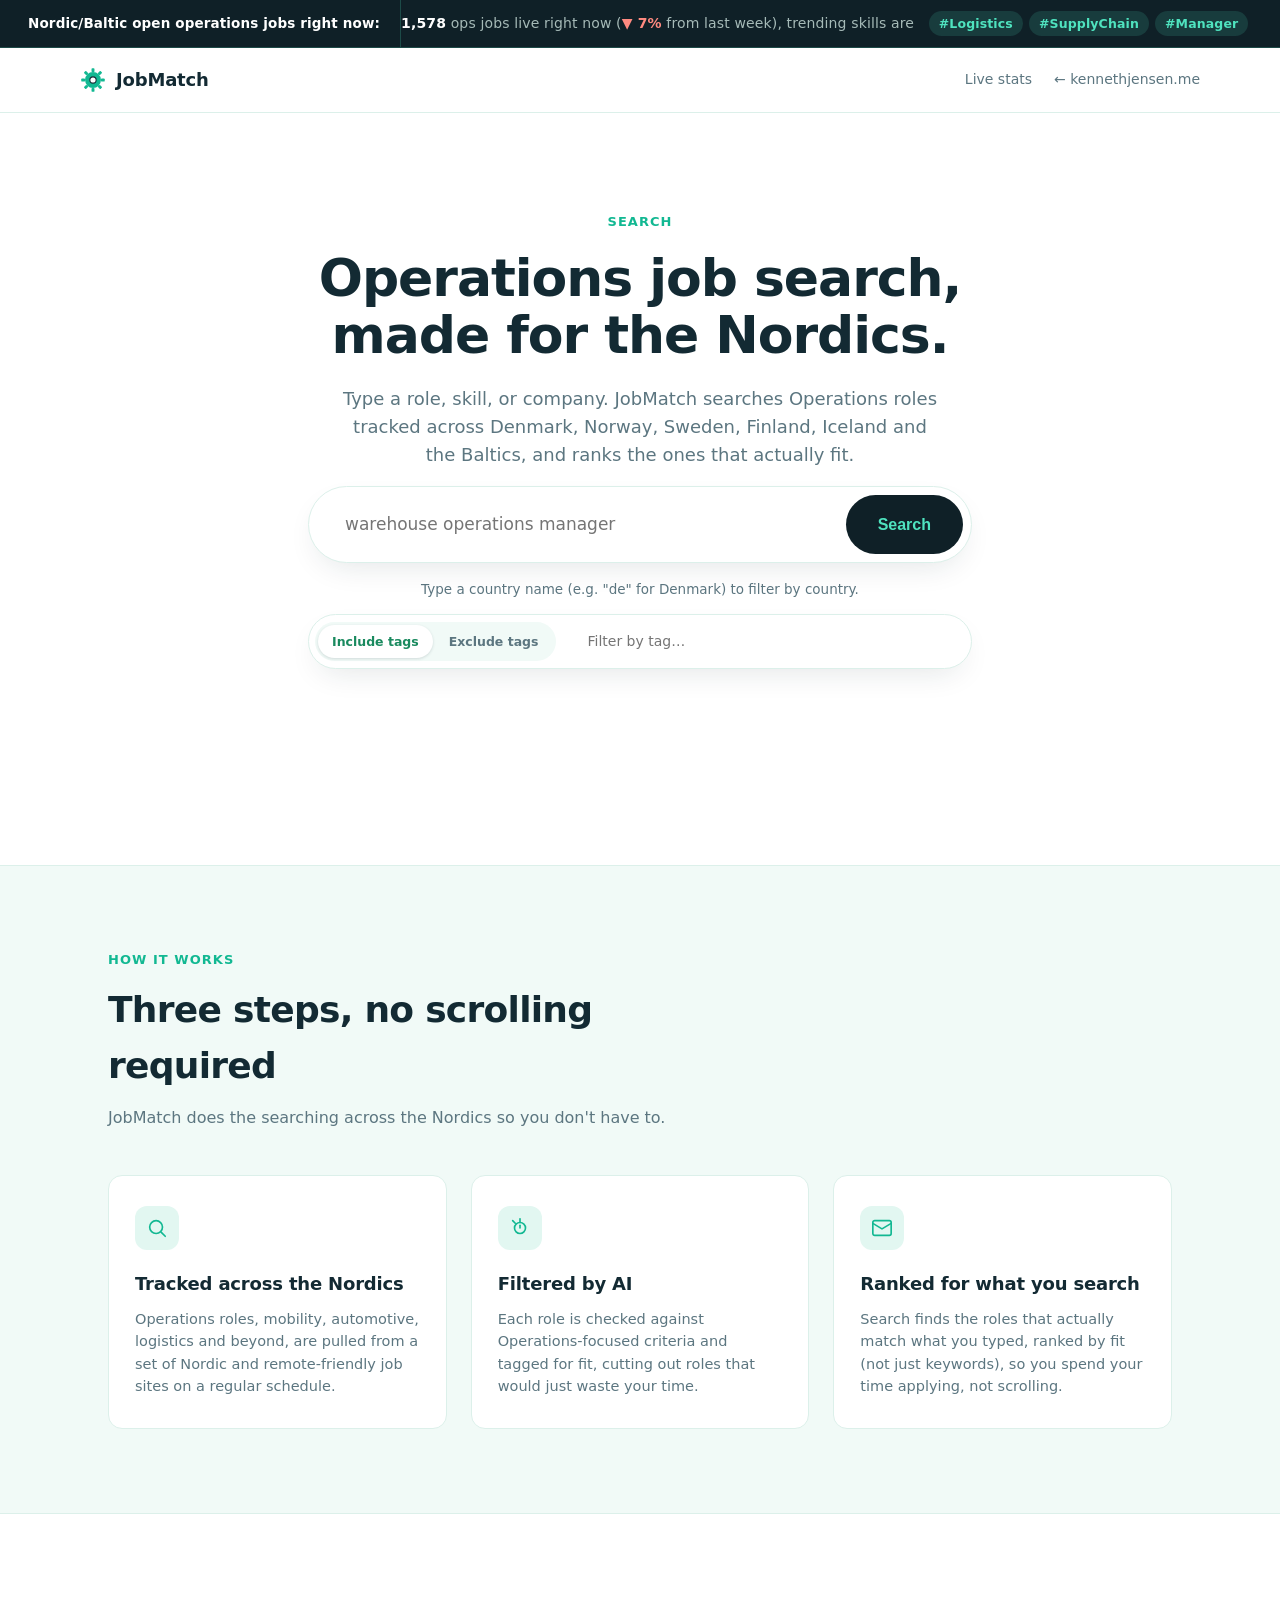
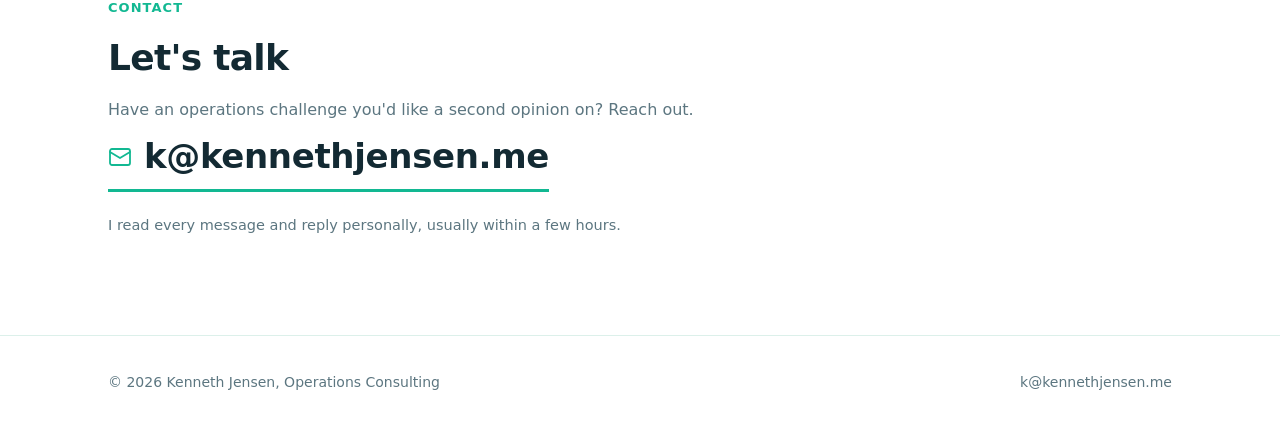
==== commit 38067a95: "Add the site's standard Contact section to /jobmatch/ Replaces the page-specific "missing a site" fe" ====
--- a/jobmatch/index.html
+++ b/jobmatch/index.html
@@ -102,7 +102,7 @@
   /* Country autocomplete tags — a country name typed in the search box
      (e.g. "de" for Denmark) becomes a removable, colour-coded pill that
      hard-filters results by Working Country, separate from the free-text
-     query that still drives semantic ranking. Colors are inline styles
+     query that still drives semantic ranking. Colours are inline styles
      (per-country, not a fixed CSS palette), set by jobmatch.js. */
   .country-tags-label{
     flex:none;font-size:13px;font-weight:700;color:var(--ink-soft);
@@ -338,18 +338,18 @@
     </div>
   </section>
 
-  <section id="signup">
+  <section id="contact">
     <div class="wrap">
-      <span class="eyebrow-alt">Get In Touch</span>
-      <h2>Missing a site, or a role that should be here?</h2>
-      <p class="section-sub">JobMatch tracks a growing list of Nordic and Baltic job boards. If yours is missing, or a search isn't finding what it should, let me know.</p>
+      <span class="eyebrow-alt">Contact</span>
+      <h2>Let's talk</h2>
+      <p class="section-sub">Have an operations challenge you'd like a second opinion on? Reach out.</p>
       <div>
-        <a class="contact-email" href="mailto:k@kennethjensen.me?subject=JobMatch%20feedback">
+        <a class="contact-email" href="mailto:k@kennethjensen.me">
           <svg viewBox="0 0 24 24" fill="none" stroke="currentColor" stroke-width="1.8" stroke-linecap="round" stroke-linejoin="round"><rect x="2" y="4" width="20" height="16" rx="2"/><path d="m2 7 10 6 10-6"/></svg>
           k@kennethjensen.me
         </a>
       </div>
-      <p class="contact-note">No spam, no mailing list, just a direct line if something's off.</p>
+      <p class="contact-note">I read every message and reply personally, usually within a few hours.</p>
     </div>
   </section>
 </main>
--- a/assets/base.css
+++ b/assets/base.css
@@ -1,5 +1,5 @@
 /* Shared design tokens + base chrome across kennethjensen.me and every
-   JobMatch page under it (search, stats, compare) — extracted 2026-09-16
+   JobMatch page under it (search, stats) — extracted 2026-09-16
    so a palette/type change (like the niniaazzopardi.com-inspired redesign)
    happens in one file instead of four copies that drift apart over time.
    Page-specific layout (hero art, job cards, stat grids, period pickers,
@@ -22,8 +22,8 @@
   --line:#dcf0ea;
   --up:#1a8a5f;
   --down:#c0392b;
-  /* Compare-page-only pair (period A / period B) — kept here since both
-     pages that use it need the exact same pair, but harmless as unused
+  /* Compare-mode-only pair (period A / period B), used by /jobmatch/stats/
+     when its Compare periods toggle is active — harmless as unused
      custom properties on every other page. */
   --a:#12b892;
   --a-soft:#e2f7f1;
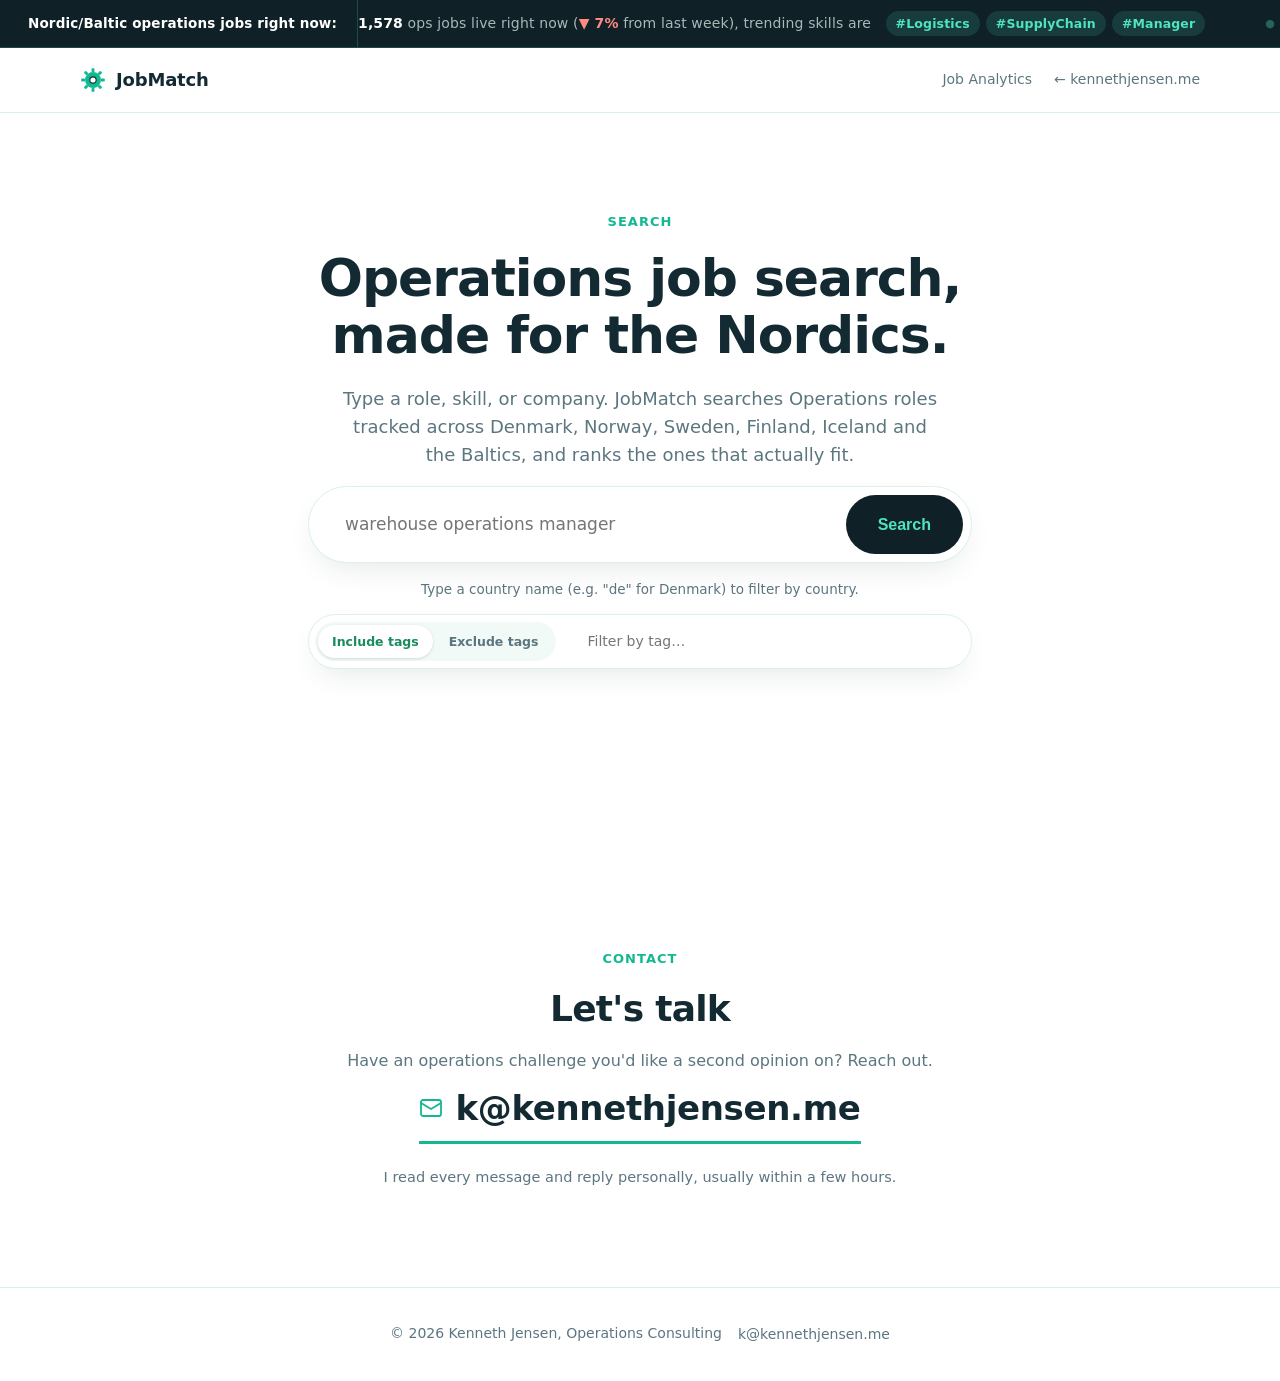
==== commit 9db495e3: "Ticker/nav copy, center footer+contact, drop How It Works section - Ticker: "Nordic/Baltic open oper" ====
--- a/jobmatch/index.html
+++ b/jobmatch/index.html
@@ -190,26 +190,11 @@
   .job-salary{font-size:13px;color:var(--ink-soft);margin:0 0 4px;}
   .empty-state{text-align:center;padding:40px 0;color:var(--ink-soft);font-size:15px;}
 
-  #how{background:var(--bg-alt);border-top:1px solid var(--line);border-bottom:1px solid var(--line);}
-  .how-grid{display:grid;grid-template-columns:repeat(3,1fr);gap:24px;}
-  .how-card{
-    background:#fff;border:1px solid var(--line);border-radius:var(--radius);
-    padding:30px 26px;
-  }
-  .how-icon{
-    width:44px;height:44px;border-radius:12px;background:var(--accent-soft);
-    display:flex;align-items:center;justify-content:center;margin-bottom:20px;
-  }
-  .how-icon svg{width:22px;height:22px;}
-  .how-card h3{font-size:18px;font-weight:700;margin:0 0 10px;letter-spacing:-0.01em;}
-  .how-card p{font-size:14.5px;color:var(--ink-soft);margin:0;}
-
   #signup .wrap{text-align:center;}
   #signup .section-head{margin:0 auto;}
 
   @media (max-width:860px){
     .brand-text{display:none;}
-    .how-grid{grid-template-columns:1fr;}
     .search-form{flex-direction:column;border-radius:24px;}
     .search-submit{width:100%;}
   }
@@ -232,7 +217,7 @@
 <body>
 
 <div class="stat-ticker" id="stat-ticker">
-  <a class="stat-ticker-label" href="https://kennethjensen.me/jobmatch/stats/"><span class="label-full">Nordic/Baltic open operations jobs right now:</span><span class="label-short">Open ops jobs:</span></a>
+  <a class="stat-ticker-label" href="https://kennethjensen.me/jobmatch/stats/"><span class="label-full">Nordic/Baltic operations jobs right now:</span><span class="label-short">Open ops jobs:</span></a>
   <div class="stat-ticker-scroll">
     <div class="stat-ticker-track" id="stat-ticker-track">
       <a class="stat-ticker-item" href="https://kennethjensen.me/jobmatch/stats/">Loading live data&hellip;</a>
@@ -258,7 +243,7 @@
       <span class="brand-text">JobMatch</span>
     </a>
     <div class="nav-right">
-      <a class="back-link" href="stats/">Live stats</a>
+      <a class="back-link" href="stats/">Job Analytics</a>
       <a class="back-link" href="../">← kennethjensen.me</a>
     </div>
   </nav>
@@ -305,39 +290,6 @@
     </div>
   </section>
 
-  <section id="how">
-    <div class="wrap">
-      <div class="section-head">
-        <span class="eyebrow-alt">How it works</span>
-        <h2>Three steps, no scrolling required</h2>
-        <p class="section-sub">JobMatch does the searching across the Nordics so you don't have to.</p>
-      </div>
-      <div class="how-grid">
-        <div class="how-card">
-          <div class="how-icon">
-            <svg viewBox="0 0 24 24" fill="none" stroke="#12b892" stroke-width="1.8" stroke-linecap="round" stroke-linejoin="round"><circle cx="11" cy="11" r="7"/><path d="m21 21-4.3-4.3"/></svg>
-          </div>
-          <h3>Tracked across the Nordics</h3>
-          <p>Operations roles, mobility, automotive, logistics and beyond, are pulled from a set of Nordic and remote-friendly job sites on a regular schedule.</p>
-        </div>
-        <div class="how-card">
-          <div class="how-icon">
-            <svg viewBox="0 0 24 24" fill="none" stroke="#12b892" stroke-width="1.8" stroke-linecap="round" stroke-linejoin="round"><path d="M12 2v4"/><path d="m6.8 6.8-2.8-2.8"/><circle cx="12" cy="12" r="6"/><path d="M12 12v-3"/></svg>
-          </div>
-          <h3>Filtered by AI</h3>
-          <p>Each role is checked against Operations-focused criteria and tagged for fit, cutting out roles that would just waste your time.</p>
-        </div>
-        <div class="how-card">
-          <div class="how-icon">
-            <svg viewBox="0 0 24 24" fill="none" stroke="#12b892" stroke-width="1.8" stroke-linecap="round" stroke-linejoin="round"><rect x="2" y="4" width="20" height="16" rx="2"/><path d="m2 7 10 6 10-6"/></svg>
-          </div>
-          <h3>Ranked for what you search</h3>
-          <p>Search finds the roles that actually match what you typed, ranked by fit (not just keywords), so you spend your time applying, not scrolling.</p>
-        </div>
-      </div>
-    </div>
-  </section>
-
   <section id="contact">
     <div class="wrap">
       <span class="eyebrow-alt">Contact</span>
--- a/assets/base.css
+++ b/assets/base.css
@@ -171,9 +171,10 @@
 }
 .contact-email svg{width:24px;height:24px;flex:none;color:var(--accent);}
 .contact-note{color:var(--ink-soft);font-size:14.5px;margin-top:22px;}
+#contact .wrap{text-align:center;}
 
 footer{border-top:1px solid var(--line);padding:34px 0;}
-footer .wrap{display:flex;align-items:center;justify-content:space-between;flex-wrap:wrap;gap:16px;}
+footer .wrap{display:flex;align-items:center;justify-content:center;flex-wrap:wrap;gap:16px;}
 .footer-left{font-size:14px;color:var(--ink-soft);}
 .footer-right a{font-size:14px;color:var(--ink-soft);text-decoration:none;}
 .footer-right a:hover{color:var(--accent);}
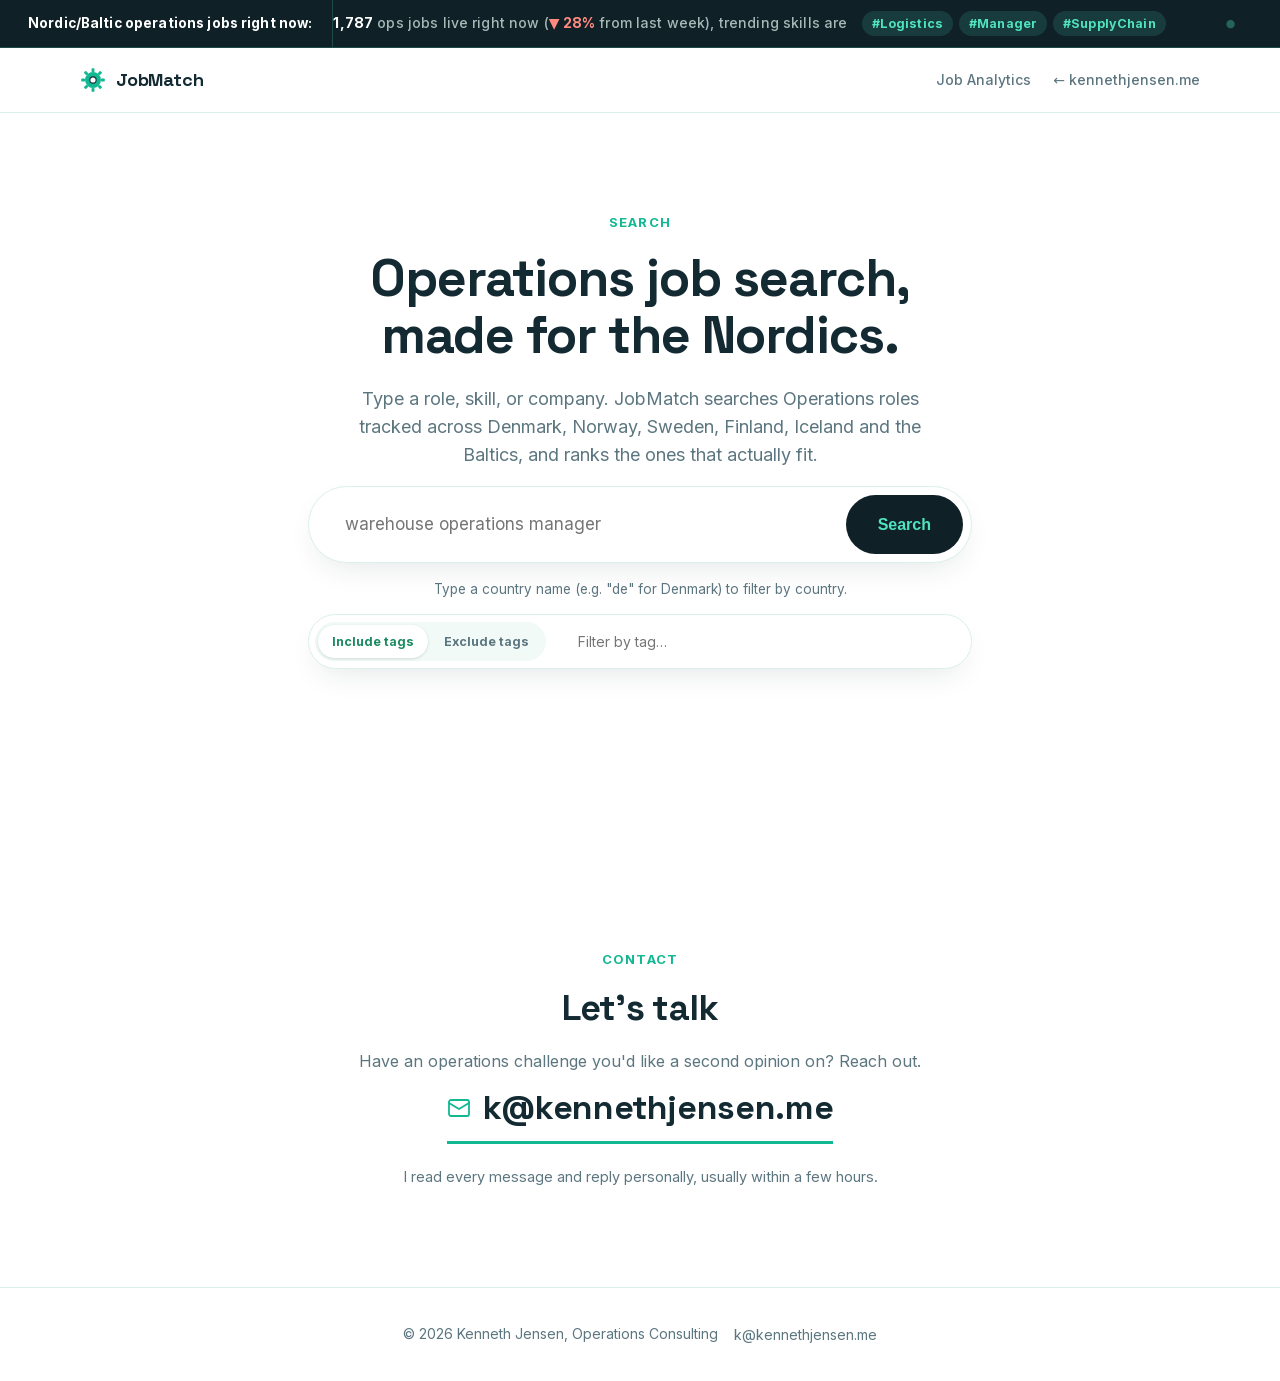
==== commit 56007533: "Self-host Inter, Space Grotesk, and JetBrains Mono Replaces the Google Fonts CDN link on all 4 pages" ====
--- a/jobmatch/index.html
+++ b/jobmatch/index.html
@@ -49,14 +49,11 @@
          need connect-src at all.
      See DOCUMENTATION.md (jobmatch repo), "Public job search" for the full
      story. -->
-<meta http-equiv="Content-Security-Policy" content="default-src 'self'; style-src 'self' 'unsafe-inline' https://fonts.googleapis.com; font-src https://fonts.gstatic.com; img-src 'self' data:; script-src 'self' 'wasm-unsafe-eval' blob: https://cdn.jsdelivr.net; connect-src 'self' https://cdn.jsdelivr.net https://huggingface.co https://*.hf.co https://jobmatch-worker.kennethj.workers.dev; base-uri 'self'; form-action 'self'; upgrade-insecure-requests">
+<meta http-equiv="Content-Security-Policy" content="default-src 'self'; style-src 'self' 'unsafe-inline'; font-src 'self'; img-src 'self' data:; script-src 'self' 'wasm-unsafe-eval' blob: https://cdn.jsdelivr.net; connect-src 'self' https://cdn.jsdelivr.net https://huggingface.co https://*.hf.co https://jobmatch-worker.kennethj.workers.dev; base-uri 'self'; form-action 'self'; upgrade-insecure-requests">
 <meta name="referrer" content="strict-origin-when-cross-origin">
 <link rel="icon" type="image/svg+xml" href="data:image/svg+xml,%3Csvg xmlns='http://www.w3.org/2000/svg' viewBox='-62 -62 124 124'%3E%3Ccircle r='38' fill='%2312b892'/%3E%3Crect x='-7' y='-56' width='14' height='18' rx='4' fill='%2312b892'/%3E%3Crect x='-7' y='-56' width='14' height='18' rx='4' fill='%2312b892' transform='rotate(45)'/%3E%3Crect x='-7' y='-56' width='14' height='18' rx='4' fill='%2312b892' transform='rotate(90)'/%3E%3Crect x='-7' y='-56' width='14' height='18' rx='4' fill='%2312b892' transform='rotate(135)'/%3E%3Crect x='-7' y='-56' width='14' height='18' rx='4' fill='%2312b892' transform='rotate(180)'/%3E%3Crect x='-7' y='-56' width='14' height='18' rx='4' fill='%2312b892' transform='rotate(225)'/%3E%3Crect x='-7' y='-56' width='14' height='18' rx='4' fill='%2312b892' transform='rotate(270)'/%3E%3Crect x='-7' y='-56' width='14' height='18' rx='4' fill='%2312b892' transform='rotate(315)'/%3E%3Ccircle r='15' fill='%23ffffff' stroke='%23132a33' stroke-width='5'/%3E%3C/svg%3E">
 <link rel="apple-touch-icon" href="/assets/apple-touch-icon.png">
 <meta name="theme-color" content="#132a33">
-<link rel="preconnect" href="https://fonts.googleapis.com">
-<link rel="preconnect" href="https://fonts.gstatic.com" crossorigin>
-<link href="https://fonts.googleapis.com/css2?family=Space+Grotesk:wght@600;700&family=Inter:wght@400;500;600;700;800&display=swap" rel="stylesheet">
 <link rel="stylesheet" href="../assets/base.css">
 <script src="../assets/framebust.js"></script>
 <style>
--- a/assets/base.css
+++ b/assets/base.css
@@ -8,6 +8,38 @@
    this file also lives in kennethjensen-secret/design-system.css — that
    site is a different origin (secret.kennethjensen.me), so it can't <link>
    this file directly; keep the two in sync by eye when the palette changes. */
+
+/* Self-hosted (2026-10-10, replacing the Google Fonts CDN link every page
+   used to carry): one variable-font WOFF2 per family covers the whole
+   weight range below — Google's own generated CSS was already serving a
+   single variable file per family behind several discrete-weight
+   @font-face buckets, so this is the same files, just fetched from this
+   origin instead of fonts.gstatic.com. Saves a third-party DNS/TLS
+   round-trip and the visitor's IP/UA being sent to Google on every page
+   load — same reasoning as this site's other privacy choices (no
+   third-party form backend, no cookies). Kept in sync with
+   kennethjensen-secret/design-system.css. */
+@font-face{
+  font-family:'Inter';
+  font-style:normal;
+  font-weight:400 800;
+  font-display:swap;
+  src:url('fonts/Inter.woff2') format('woff2');
+}
+@font-face{
+  font-family:'Space Grotesk';
+  font-style:normal;
+  font-weight:600 700;
+  font-display:swap;
+  src:url('fonts/SpaceGrotesk.woff2') format('woff2');
+}
+@font-face{
+  font-family:'JetBrains Mono';
+  font-style:normal;
+  font-weight:500 700;
+  font-display:swap;
+  src:url('fonts/JetBrainsMono.woff2') format('woff2');
+}
 
 :root{
   --ink:#132a33;
